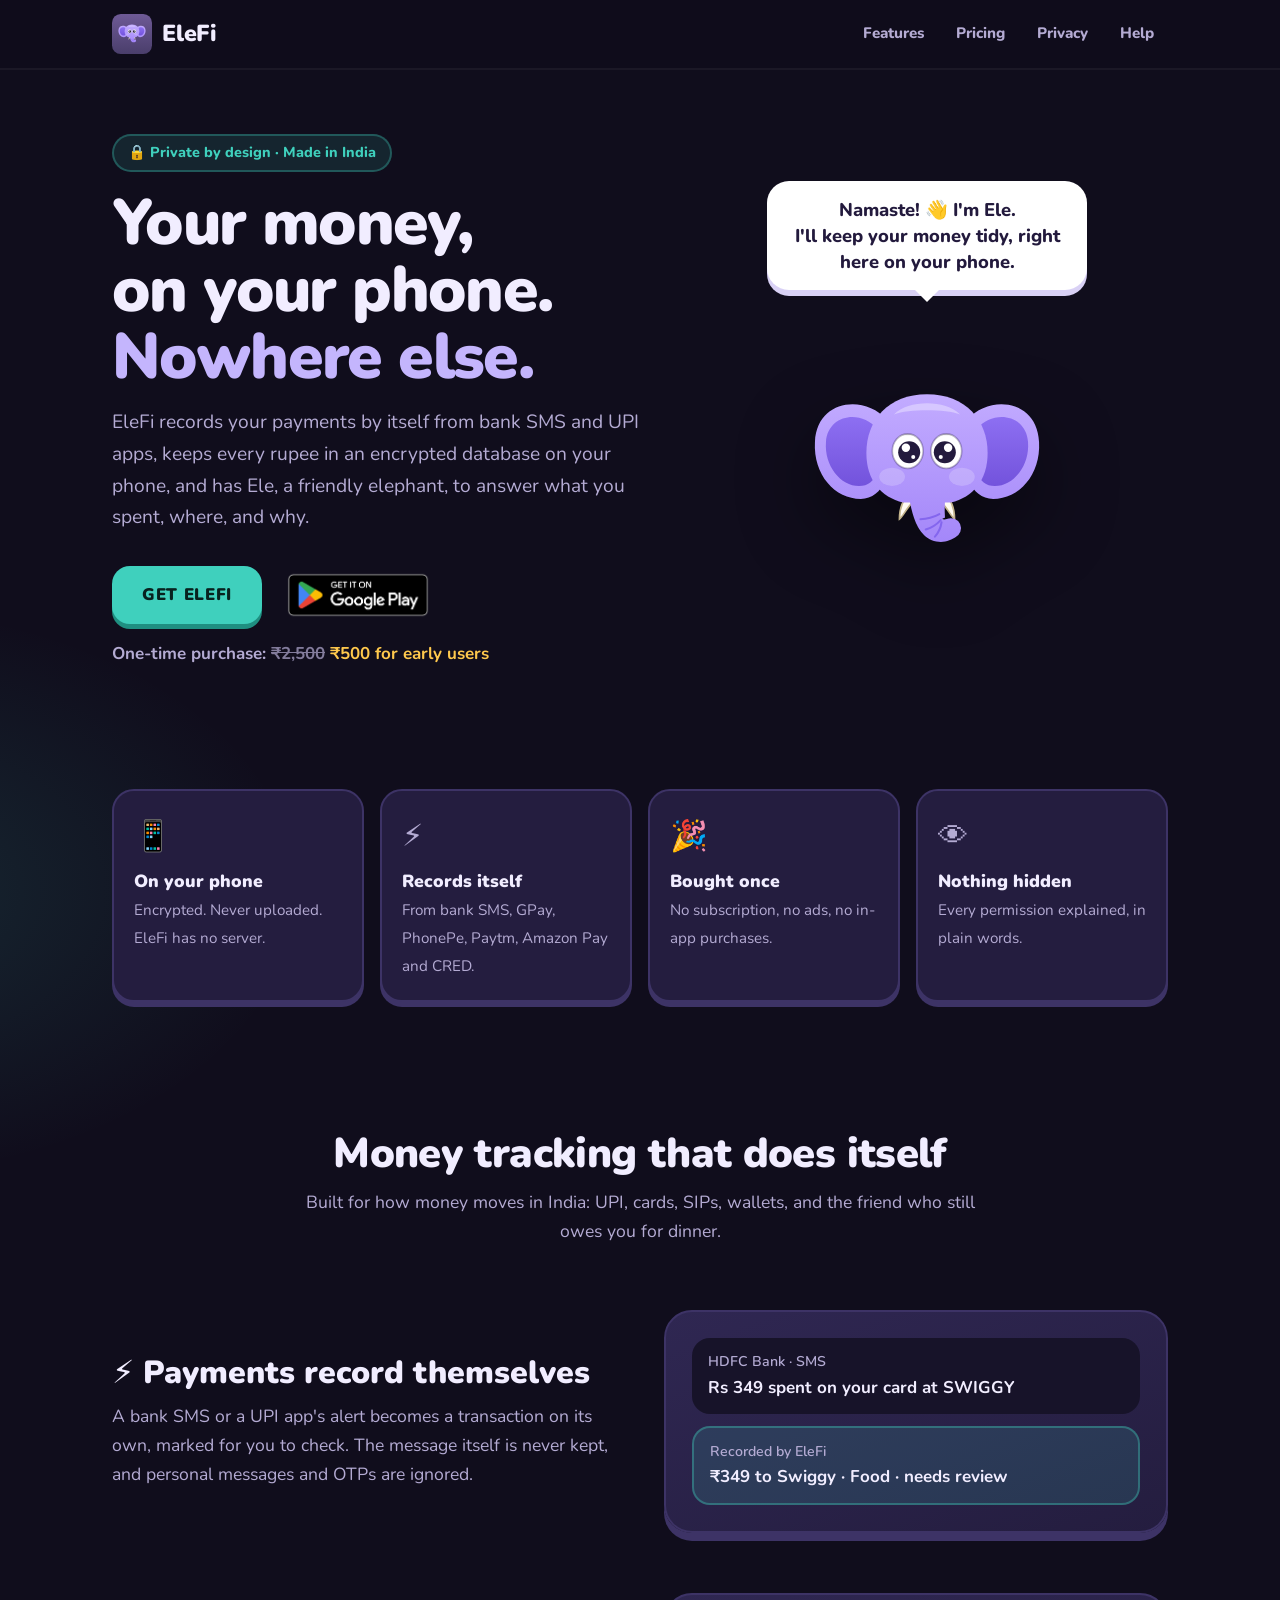
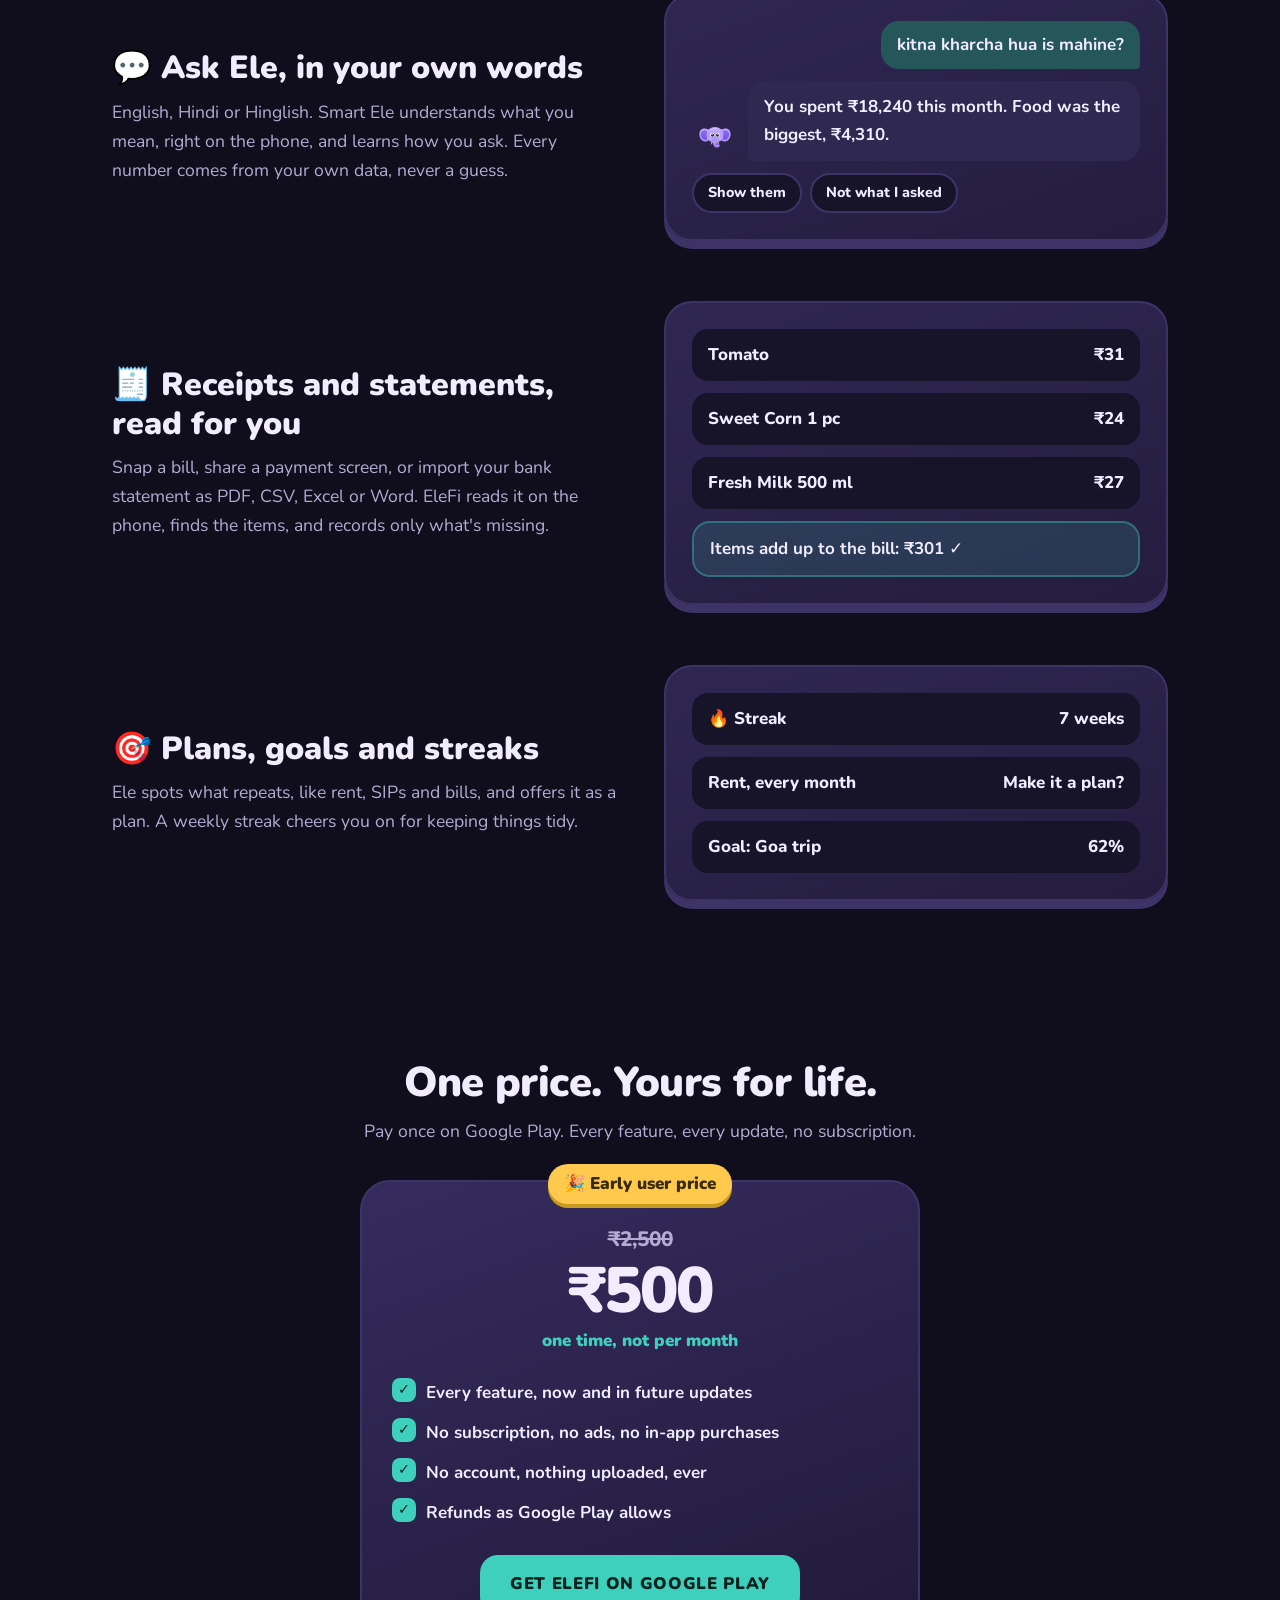
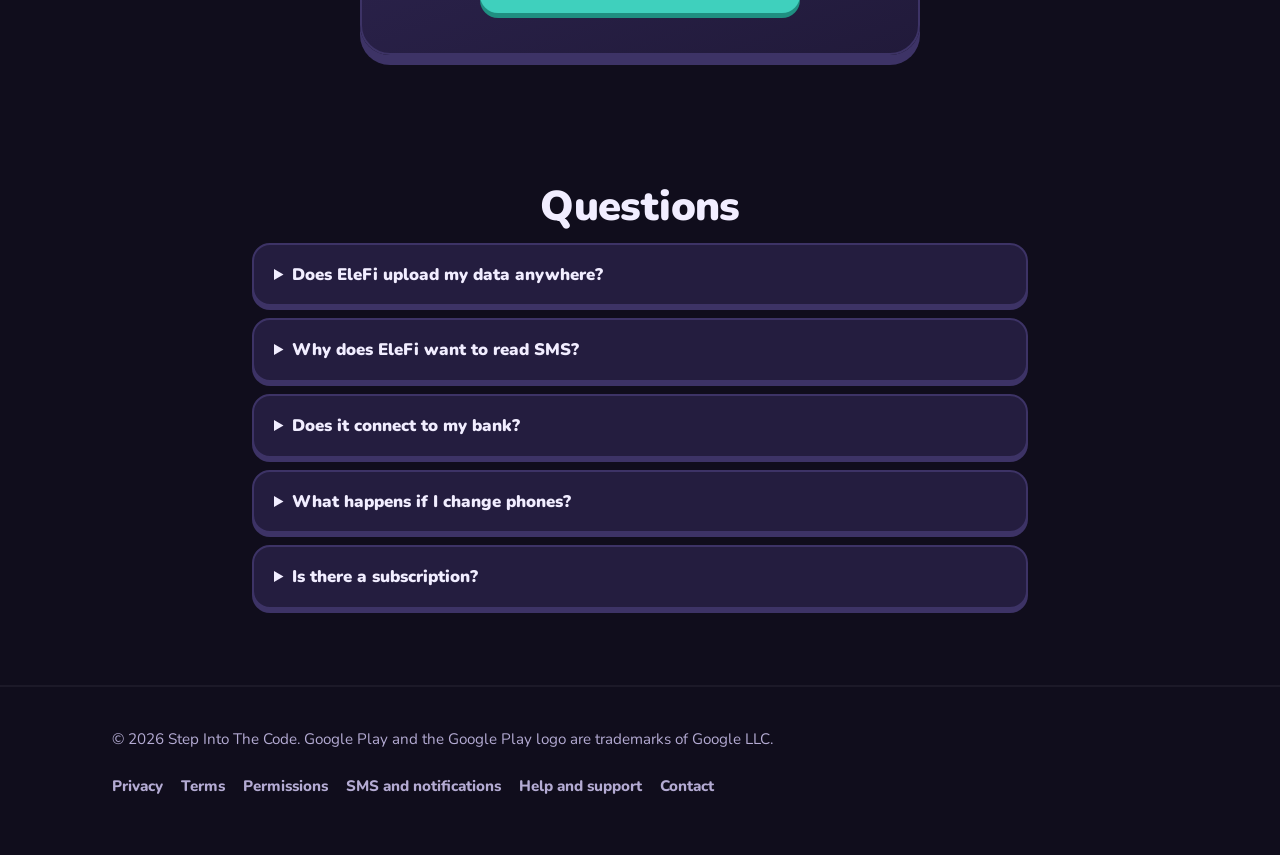
==== index.html @ f684049c "EleFi's website: home, privacy, terms, permissions, SMS, help and contact Co-Authored-By: Claude Opu" ====
<!doctype html>
<html lang="en">
<head>
<meta charset="utf-8">
<meta name="viewport" content="width=device-width, initial-scale=1, viewport-fit=cover">
<title>EleFi - your money, on your phone</title>
<meta name="description" content="EleFi is a private money tracker for Android. It records your payments from bank SMS and UPI apps by itself, keeps everything encrypted on your phone, and has Ele to answer your questions. One-time purchase. No subscription, no ads, no account.">
<meta name="theme-color" content="#100d1c">
<meta property="og:title" content="EleFi - your money, on your phone">
<meta property="og:description" content="A private money tracker that records your payments by itself and never sends your data anywhere.">
<link rel="icon" href="assets/icon.svg" type="image/svg+xml">
<link rel="preconnect" href="https://fonts.googleapis.com">
<link rel="preconnect" href="https://fonts.gstatic.com" crossorigin>
<link rel="stylesheet" href="https://fonts.googleapis.com/css2?family=Nunito:wght@600;700;800;900&display=swap">
<link rel="stylesheet" href="assets/site.css">
</head>
<body>

<header class="top">
  <div class="wrap">
    <a class="brand" href="./"><img src="assets/icon.svg" alt="">EleFi</a>
    <nav class="nav" aria-label="Main">
      <a href="#features">Features</a>
      <a href="#pricing">Pricing</a>
      <a href="privacy.html">Privacy</a>
      <a href="support.html">Help</a>
    </nav>
  </div>
</header>

<main>
  <section class="hero">
    <div class="wrap">
      <div>
        <span class="eyebrow">&#128274; Private by design &middot; Made in India</span>
        <h1>Your money,<br>on your phone.<br><span class="soft">Nowhere else.</span></h1>
        <p class="lede">
          EleFi records your payments by itself from bank SMS and UPI apps, keeps every rupee in an
          encrypted database on your phone, and has Ele, a friendly elephant, to answer what you
          spent, where, and why.
        </p>
        <div class="cta">
          <a class="btn btn-teal" href="https://play.google.com/store/apps/details?id=com.stepintothecode.elefi">Get EleFi</a>
          <a class="play-badge" href="https://play.google.com/store/apps/details?id=com.stepintothecode.elefi" aria-label="Get EleFi on Google Play">
            <img src="assets/google-play-badge.png" alt="Get it on Google Play" width="160" height="62">
          </a>
        </div>
        <p class="price-note">One-time purchase: <s>&#8377;2,500</s> <b>&#8377;500 for early users</b></p>
      </div>

      <div class="hello">
        <div class="bubble">Namaste! <span class="wave">&#128075;</span> I'm Ele.<br>I'll keep your money tidy, right here on your phone.</div>
        <img class="ele" src="assets/ele.svg" alt="Ele, EleFi's elephant">
      </div>
    </div>
  </section>

  <section>
    <div class="wrap promise">
      <div><span class="emoji">&#128241;</span><b>On your phone</b><span>Encrypted. Never uploaded. EleFi has no server.</span></div>
      <div><span class="emoji">&#9889;</span><b>Records itself</b><span>From bank SMS, GPay, PhonePe, Paytm, Amazon Pay and CRED.</span></div>
      <div><span class="emoji">&#127881;</span><b>Bought once</b><span>No subscription, no ads, no in-app purchases.</span></div>
      <div><span class="emoji">&#128065;</span><b>Nothing hidden</b><span>Every permission explained, in plain words.</span></div>
    </div>
  </section>

  <section id="features">
    <div class="wrap">
      <div class="center">
        <h2>Money tracking that does itself</h2>
        <p class="sub">Built for how money moves in India: UPI, cards, SIPs, wallets, and the friend who still owes you for dinner.</p>
      </div>

      <div class="feature">
        <div>
          <h3>&#9889; Payments record themselves</h3>
          <p>A bank SMS or a UPI app's alert becomes a transaction on its own, marked for you to check. The message itself is never kept, and personal messages and OTPs are ignored.</p>
        </div>
        <div class="art">
          <div class="msg"><small>HDFC Bank &middot; SMS</small>Rs 349 spent on your card at SWIGGY</div>
          <div class="msg teal"><small>Recorded by EleFi</small>&#8377;349 to Swiggy &middot; Food &middot; needs review</div>
        </div>
      </div>

      <div class="feature flip">
        <div class="art">
          <div class="me">kitna kharcha hua is mahine?</div>
          <div class="ele-says"><img src="assets/ele.svg" alt=""><div class="msg">You spent &#8377;18,240 this month. Food was the biggest, &#8377;4,310.</div></div>
          <div class="chip-row"><span class="chip">Show them</span><span class="chip">Not what I asked</span></div>
        </div>
        <div>
          <h3>&#128172; Ask Ele, in your own words</h3>
          <p>English, Hindi or Hinglish. Smart Ele understands what you mean, right on the phone, and learns how you ask. Every number comes from your own data, never a guess.</p>
        </div>
      </div>

      <div class="feature">
        <div>
          <h3>&#129534; Receipts and statements, read for you</h3>
          <p>Snap a bill, share a payment screen, or import your bank statement as PDF, CSV, Excel or Word. EleFi reads it on the phone, finds the items, and records only what's missing.</p>
        </div>
        <div class="art">
          <div class="stat"><span>Tomato</span><span>&#8377;31</span></div>
          <div class="stat"><span>Sweet Corn 1 pc</span><span>&#8377;24</span></div>
          <div class="stat"><span>Fresh Milk 500 ml</span><span>&#8377;27</span></div>
          <div class="msg teal">Items add up to the bill: &#8377;301 &#10003;</div>
        </div>
      </div>

      <div class="feature flip">
        <div class="art">
          <div class="stat"><span>&#128293; Streak</span><span>7 weeks</span></div>
          <div class="stat"><span>Rent, every month</span><span>Make it a plan?</span></div>
          <div class="stat"><span>Goal: Goa trip</span><span>62%</span></div>
        </div>
        <div>
          <h3>&#127919; Plans, goals and streaks</h3>
          <p>Ele spots what repeats, like rent, SIPs and bills, and offers it as a plan. A weekly streak cheers you on for keeping things tidy.</p>
        </div>
      </div>
    </div>
  </section>

  <section id="pricing">
    <div class="wrap">
      <div class="center">
        <h2>One price. Yours for life.</h2>
        <p class="sub">Pay once on Google Play. Every feature, every update, no subscription.</p>
      </div>
      <div class="price-card">
        <span class="badge">&#127881; Early user price</span>
        <div class="was">&#8377;2,500</div>
        <p class="now">&#8377;500</p>
        <span class="once">one time, not per month</span>
        <ul>
          <li>Every feature, now and in future updates</li>
          <li>No subscription, no ads, no in-app purchases</li>
          <li>No account, nothing uploaded, ever</li>
          <li>Refunds as Google Play allows</li>
        </ul>
        <a class="btn btn-teal" href="https://play.google.com/store/apps/details?id=com.stepintothecode.elefi">Get EleFi on Google Play</a>
      </div>
    </div>
  </section>

  <section>
    <div class="wrap" style="max-width:820px;">
      <h2 class="center">Questions</h2>
      <details><summary>Does EleFi upload my data anywhere?</summary><p>No. EleFi has no server and no account. Your data lives in an encrypted database on your phone. It leaves only when you export a backup file yourself. See the <a href="privacy.html">privacy policy</a>.</p></details>
      <details><summary>Why does EleFi want to read SMS?</summary><p>To record your payments by themselves from your bank's alerts. Only payment alerts are used, on the phone; the message itself is never stored, and OTPs and personal messages are ignored. It's off until you turn it on. See <a href="sms.html">SMS and notifications</a>.</p></details>
      <details><summary>Does it connect to my bank?</summary><p>No. EleFi never asks for bank logins. It reads the alerts and statements you already get.</p></details>
      <details><summary>What happens if I change phones?</summary><p>Export a backup from Settings, Backup and Restore, and restore it on the new phone. The file holds everything.</p></details>
      <details><summary>Is there a subscription?</summary><p>No. You pay once on Google Play and every feature is yours, including future updates.</p></details>
    </div>
  </section>
</main>

<footer>
  <div class="wrap">
    <span>&copy; 2026 Step Into The Code. Google Play and the Google Play logo are trademarks of Google LLC.</span>
    <nav aria-label="Footer">
      <a href="privacy.html">Privacy</a>
      <a href="terms.html">Terms</a>
      <a href="permissions.html">Permissions</a>
      <a href="sms.html">SMS and notifications</a>
      <a href="support.html">Help and support</a>
      <a href="contact.html">Contact</a>
    </nav>
  </div>
</footer>

</body>
</html>
---- assets/site.css ----
/* EleFi's website: the app's dark plum and lagoon teal, with Ele front and centre.
   Friendly like a learning app: one bold rounded face, chunky buttons that press down,
   big type, lots of room. */
:root {
  --bg: #100d1c;
  --bg-2: #171329;
  --plum: #241d3f;
  --plum-2: #2f2752;
  --plum-line: #3d3366;
  --text: #f1edff;
  --dim: #b4abd3;
  --lilac: #c4b5fd;
  --lilac-deep: #8b6cf0;
  --lilac-shadow: #5b43b8;
  --teal: #3fd0bd;
  --teal-shadow: #1f8f81;
  --sun: #ffc94d;
  --coral: #ff8a7a;
  --radius: 22px;
  --wrap: 1100px;
  color-scheme: dark;
}

* { box-sizing: border-box; }
html { scroll-behavior: smooth; }

body {
  margin: 0;
  background:
    radial-gradient(900px 520px at 80% -8%, rgba(139, 108, 240, 0.28), transparent 62%),
    radial-gradient(760px 480px at -12% 22%, rgba(63, 208, 189, 0.14), transparent 60%),
    var(--bg);
  color: var(--text);
  font: 17px/1.65 "Nunito", system-ui, -apple-system, "Segoe UI", Roboto, sans-serif;
  -webkit-font-smoothing: antialiased;
}

h1, h2, h3, .brand, .btn, .nav a { font-family: "Nunito", system-ui, sans-serif; }
a { color: var(--lilac); text-underline-offset: 3px; }
a:hover { color: #e3dbff; }
img { max-width: 100%; height: auto; }
.wrap { max-width: var(--wrap); margin: 0 auto; padding: 0 22px; }

/* Header */
.top { position: sticky; top: 0; z-index: 10; backdrop-filter: blur(14px); background: rgba(16, 13, 28, 0.78); border-bottom: 2px solid rgba(255, 255, 255, 0.05); }
.top .wrap { display: flex; align-items: center; justify-content: space-between; gap: 14px; min-height: 68px; }
.brand { display: flex; align-items: center; gap: 10px; color: var(--text); text-decoration: none; font-weight: 900; font-size: 1.45rem; letter-spacing: -0.01em; }
.brand img { width: 40px; height: 40px; }
.nav { display: flex; gap: 4px; flex-wrap: wrap; justify-content: flex-end; align-items: center; }
.nav a { color: var(--dim); text-decoration: none; padding: 8px 14px; border-radius: 14px; font-weight: 800; font-size: 0.95rem; }
.nav a:hover, .nav a[aria-current="page"] { color: var(--text); background: var(--plum); }

/* Chunky buttons that press down */
.btn {
  display: inline-flex; align-items: center; justify-content: center; gap: 10px;
  font-weight: 900; font-size: 1.05rem; letter-spacing: 0.04em; text-transform: uppercase; text-decoration: none;
  padding: 15px 30px; border-radius: 18px; border: 0; cursor: pointer;
  transition: transform 80ms ease, box-shadow 80ms ease, filter 120ms ease;
}
.btn:active { transform: translateY(4px); }
.btn-teal { background: var(--teal); color: #08221f; box-shadow: 0 5px 0 var(--teal-shadow); }
.btn-teal:active { box-shadow: 0 1px 0 var(--teal-shadow); }
.btn-lilac { background: var(--lilac-deep); color: #fff; box-shadow: 0 5px 0 var(--lilac-shadow); }
.btn-lilac:active { box-shadow: 0 1px 0 var(--lilac-shadow); }
.btn-ghost { background: transparent; color: var(--lilac); border: 2px solid var(--plum-line); box-shadow: 0 4px 0 var(--plum-line); }
.btn:hover { filter: brightness(1.06); color: inherit; }
.btn-teal:hover { color: #08221f; }
.btn-lilac:hover { color: #fff; }

/* Hero: Ele says hello */
.hero { padding: 64px 0 40px; }
.hero .wrap { display: grid; grid-template-columns: 1.05fr 0.95fr; gap: 40px; align-items: center; }
.hello { display: flex; flex-direction: column; align-items: center; position: relative; }
.hello .ele { width: min(330px, 70vw); filter: drop-shadow(0 30px 40px rgba(0, 0, 0, 0.45)); animation: bob 3.2s ease-in-out infinite; }
.bubble {
  position: relative; background: #fff; color: #231a3d; font-weight: 800; font-size: 1.15rem; line-height: 1.4;
  padding: 16px 22px; border-radius: 22px; margin-bottom: 18px; max-width: 320px; text-align: center;
  box-shadow: 0 6px 0 #d9d1f5; animation: pop 600ms cubic-bezier(0.2, 1.4, 0.4, 1) both;
}
.bubble::after { content: ""; position: absolute; bottom: -12px; left: 50%; margin-left: -12px; border: 12px solid transparent; border-top-color: #fff; border-bottom: 0; }
.bubble .wave { display: inline-block; animation: wave 1.6s ease-in-out 600ms 2; transform-origin: 70% 70%; }
@keyframes bob { 0%, 100% { transform: translateY(0); } 50% { transform: translateY(-12px); } }
@keyframes pop { from { transform: scale(0.6); opacity: 0; } to { transform: scale(1); opacity: 1; } }
@keyframes wave { 0%, 100% { transform: rotate(0); } 20%, 60% { transform: rotate(18deg); } 40%, 80% { transform: rotate(-10deg); } }

.eyebrow { display: inline-flex; gap: 8px; align-items: center; color: var(--teal); background: rgba(63, 208, 189, 0.12); border: 2px solid rgba(63, 208, 189, 0.3); padding: 5px 14px; border-radius: 999px; font-size: 0.9rem; font-weight: 800; }
h1 { font-size: clamp(2.4rem, 5.4vw, 4rem); line-height: 1.05; margin: 18px 0 16px; letter-spacing: -0.025em; font-weight: 900; }
h1 .soft { color: var(--lilac); }
.lede { font-size: 1.2rem; color: var(--dim); max-width: 33em; margin: 0 0 30px; }
.cta { display: flex; align-items: center; gap: 16px; flex-wrap: wrap; }
.play-badge img { height: 62px; width: auto; display: block; }
.price-note { color: var(--dim); font-weight: 700; margin-top: 14px; }
.price-note s { opacity: 0.7; }
.price-note b { color: var(--sun); }

/* Sections */
section { padding: 64px 0; }
h2 { font-size: clamp(1.8rem, 3.4vw, 2.6rem); margin: 0 0 10px; letter-spacing: -0.015em; font-weight: 900; line-height: 1.15; }
.sub { color: var(--dim); margin: 0 0 34px; max-width: 40em; font-size: 1.1rem; }
.center { text-align: center; }
.center .sub { margin-left: auto; margin-right: auto; }

/* Promise strip: four big friendly facts */
.promise { display: grid; grid-template-columns: repeat(4, 1fr); gap: 16px; }
.promise div { background: var(--plum); border: 2px solid var(--plum-line); border-radius: var(--radius); padding: 20px; box-shadow: 0 5px 0 var(--plum-line); }
.promise .emoji { font-size: 1.9rem; display: block; margin-bottom: 6px; }
.promise b { display: block; font-size: 1.1rem; font-weight: 900; }
.promise span { color: var(--dim); font-size: 0.95rem; }

/* Feature rows, alternating, each with a big illustration */
.feature { display: grid; grid-template-columns: 1fr 1fr; gap: 48px; align-items: center; padding: 30px 0; }
.feature.flip .art { order: 2; }
.feature h3 { font-size: clamp(1.5rem, 2.6vw, 2rem); margin: 0 0 10px; font-weight: 900; line-height: 1.2; }
.feature p { color: var(--dim); font-size: 1.1rem; margin: 0; }
.art { border-radius: 28px; padding: 26px; background: linear-gradient(160deg, var(--plum-2), var(--plum)); border: 2px solid var(--plum-line); box-shadow: 0 8px 0 var(--plum-line); display: grid; gap: 12px; }
.chip-row { display: flex; flex-wrap: wrap; gap: 8px; }
.chip { background: var(--bg-2); border: 2px solid var(--plum-line); border-radius: 999px; padding: 6px 14px; font-weight: 800; font-size: 0.9rem; }
.msg { background: var(--bg-2); border-radius: 18px; padding: 12px 16px; font-weight: 700; }
.msg small { display: block; color: var(--dim); font-weight: 600; }
.msg.teal { background: rgba(63, 208, 189, 0.14); border: 2px solid rgba(63, 208, 189, 0.35); }
.me { align-self: end; justify-self: end; background: #25575a; border-radius: 18px 18px 4px 18px; padding: 10px 16px; font-weight: 700; }
.ele-says { display: flex; gap: 10px; align-items: flex-end; }
.ele-says img { width: 46px; height: 46px; }
.ele-says .msg { border-radius: 18px 18px 18px 4px; background: #2f2850; }
.stat { display: flex; justify-content: space-between; align-items: center; background: var(--bg-2); border-radius: 16px; padding: 12px 16px; font-weight: 800; }
.stat .bar { height: 10px; border-radius: 6px; background: var(--teal); }

/* Pricing */
.price-card { max-width: 560px; margin: 0 auto; text-align: center; padding: 40px 30px; border-radius: 30px; background: linear-gradient(160deg, #352b5e, #211a3a); border: 2px solid var(--plum-line); box-shadow: 0 10px 0 var(--plum-line); position: relative; }
.price-card .badge { position: absolute; top: -18px; left: 50%; transform: translateX(-50%); background: var(--sun); color: #3a2a00; font-weight: 900; padding: 6px 16px; border-radius: 999px; box-shadow: 0 4px 0 #c99a1e; white-space: nowrap; }
.price-card .was { color: var(--dim); text-decoration: line-through; font-size: 1.3rem; font-weight: 800; }
.price-card .now { font-size: 4rem; font-weight: 900; letter-spacing: -0.03em; margin: 0; line-height: 1.1; }
.price-card .once { color: var(--teal); font-weight: 900; }
.price-card ul { list-style: none; padding: 0; margin: 24px 0 28px; text-align: left; display: grid; gap: 12px; }
.price-card li { padding-left: 34px; position: relative; font-weight: 700; }
.price-card li::before { content: "\2713"; position: absolute; left: 0; top: -1px; width: 24px; height: 24px; border-radius: 8px; background: var(--teal); color: #08221f; font-weight: 900; display: grid; place-items: center; font-size: 0.9rem; }

/* FAQ */
details { background: var(--plum); border: 2px solid var(--plum-line); border-radius: 18px; padding: 16px 20px; margin: 12px 0; box-shadow: 0 4px 0 var(--plum-line); }
summary { cursor: pointer; font-weight: 900; font-size: 1.05rem; }
details p { margin: 10px 0 0; color: var(--dim); }

/* Documents: privacy, terms, permissions */
.doc { max-width: 800px; margin: 0 auto; padding: 48px 22px 80px; }
.doc .head { display: flex; align-items: center; gap: 18px; }
.doc .head img { width: 84px; height: 84px; }
.doc h1 { font-size: clamp(2.1rem, 4.4vw, 3rem); margin: 6px 0; }
.doc .updated { color: var(--dim); margin: 0; font-weight: 700; }
.doc h2 { font-size: 1.55rem; margin: 44px 0 10px; }
.doc h3 { font-size: 1.15rem; margin: 26px 0 6px; font-weight: 900; }
.doc p, .doc li { color: #ddd6f5; }
.doc li { margin: 6px 0; }
.summary { background: var(--plum); border: 2px solid var(--plum-line); border-radius: var(--radius); padding: 20px 24px; box-shadow: 0 5px 0 var(--plum-line); margin-top: 26px; }
.summary ul { margin: 8px 0 0; padding-left: 20px; }
.doc table { width: 100%; border-collapse: separate; border-spacing: 0; margin: 16px 0; font-size: 0.97rem; background: var(--plum); border: 2px solid var(--plum-line); border-radius: 18px; overflow: hidden; }
.doc th, .doc td { text-align: left; vertical-align: top; padding: 14px; border-bottom: 1px solid var(--plum-line); }
.doc tr:last-child td { border-bottom: 0; }
.doc th { color: var(--dim); font-weight: 900; background: var(--plum-2); }
.doc code { background: var(--bg-2); padding: 2px 7px; border-radius: 7px; font-size: 0.88em; color: var(--lilac); }
.callout { border: 2px solid rgba(63, 208, 189, 0.35); background: rgba(63, 208, 189, 0.08); padding: 16px 20px; border-radius: 18px; margin: 18px 0; }

/* Footer */
footer { border-top: 2px solid rgba(255, 255, 255, 0.05); padding: 40px 0 56px; color: var(--dim); font-size: 0.95rem; }
footer .wrap { display: flex; justify-content: space-between; gap: 22px; flex-wrap: wrap; align-items: center; }
footer nav { display: flex; gap: 18px; flex-wrap: wrap; }
footer a { color: var(--dim); text-decoration: none; font-weight: 800; }
footer a:hover { color: var(--text); }

@media (prefers-reduced-motion: reduce) {
  .hello .ele, .bubble, .bubble .wave { animation: none; }
}

@media (max-width: 900px) {
  .hero .wrap, .feature { grid-template-columns: 1fr; }
  .hello { order: -1; }
  .feature.flip .art { order: 0; }
  .promise { grid-template-columns: 1fr 1fr; }
}

@media (max-width: 560px) {
  body { font-size: 16px; }
  .top .wrap { flex-direction: column; align-items: flex-start; padding-top: 10px; padding-bottom: 10px; gap: 4px; }
  .nav a { padding: 6px 9px; font-size: 0.88rem; }
  .promise { grid-template-columns: 1fr; }
  .btn { width: 100%; }
  .doc table, .doc thead, .doc tbody, .doc tr, .doc td, .doc th { display: block; }
  .doc thead { display: none; }
  .doc td { border-bottom: 0; padding: 4px 14px; }
  .doc tr { border-bottom: 1px solid var(--plum-line); padding: 10px 0; }
}

/* Contact form */
.contact-form { display: grid; gap: 8px; background: var(--plum); border: 2px solid var(--plum-line); border-radius: var(--radius); padding: 24px; box-shadow: 0 6px 0 var(--plum-line); margin-top: 26px; }
.contact-form label { font-weight: 900; margin-top: 8px; }
.contact-form input, .contact-form select, .contact-form textarea { font: inherit; color: var(--text); background: var(--bg-2); border: 2px solid var(--plum-line); border-radius: 14px; padding: 12px 14px; }
.contact-form input:focus, .contact-form select:focus, .contact-form textarea:focus { outline: none; border-color: var(--teal); }
.contact-form .btn { margin-top: 10px; justify-self: start; }
.hint { color: var(--dim); font-size: 0.93rem; margin: 2px 0; }
.problem { color: var(--coral); font-weight: 800; margin: 0; }
.muted { color: var(--dim); font-weight: 600; }
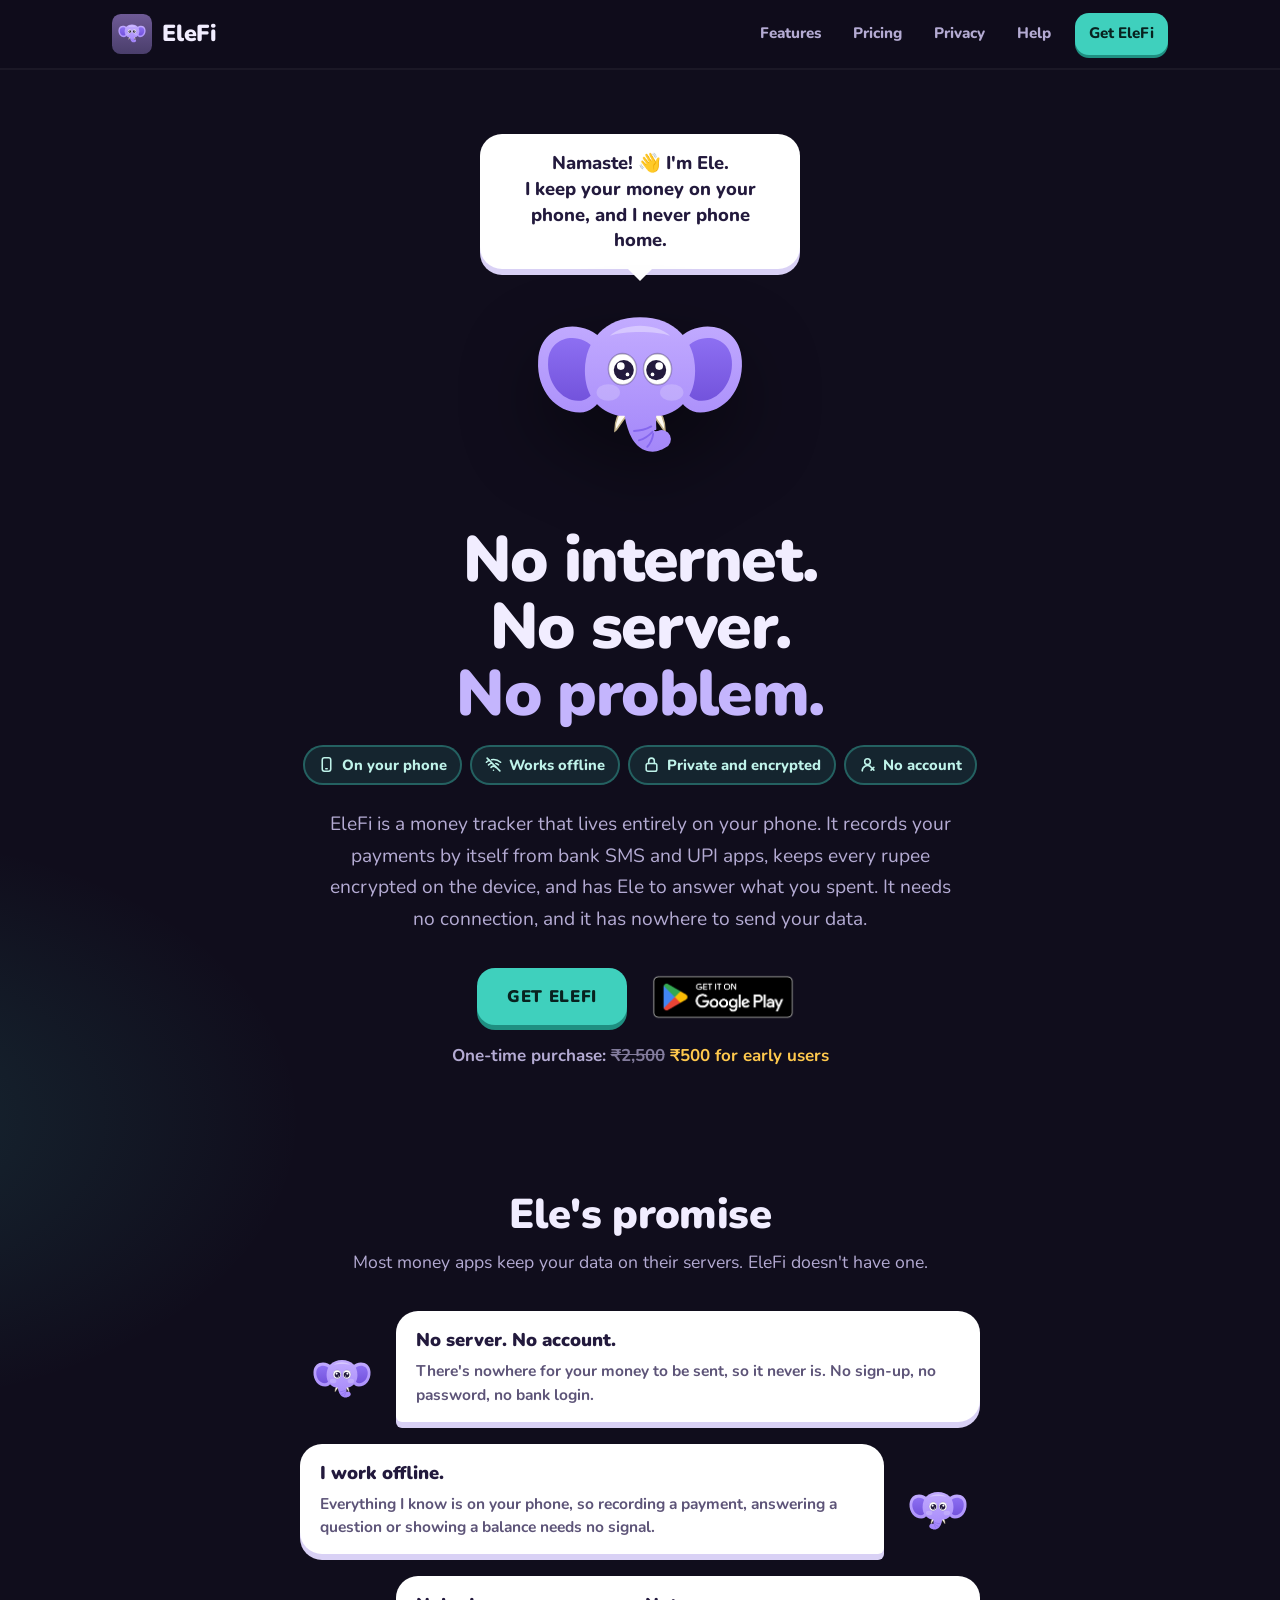
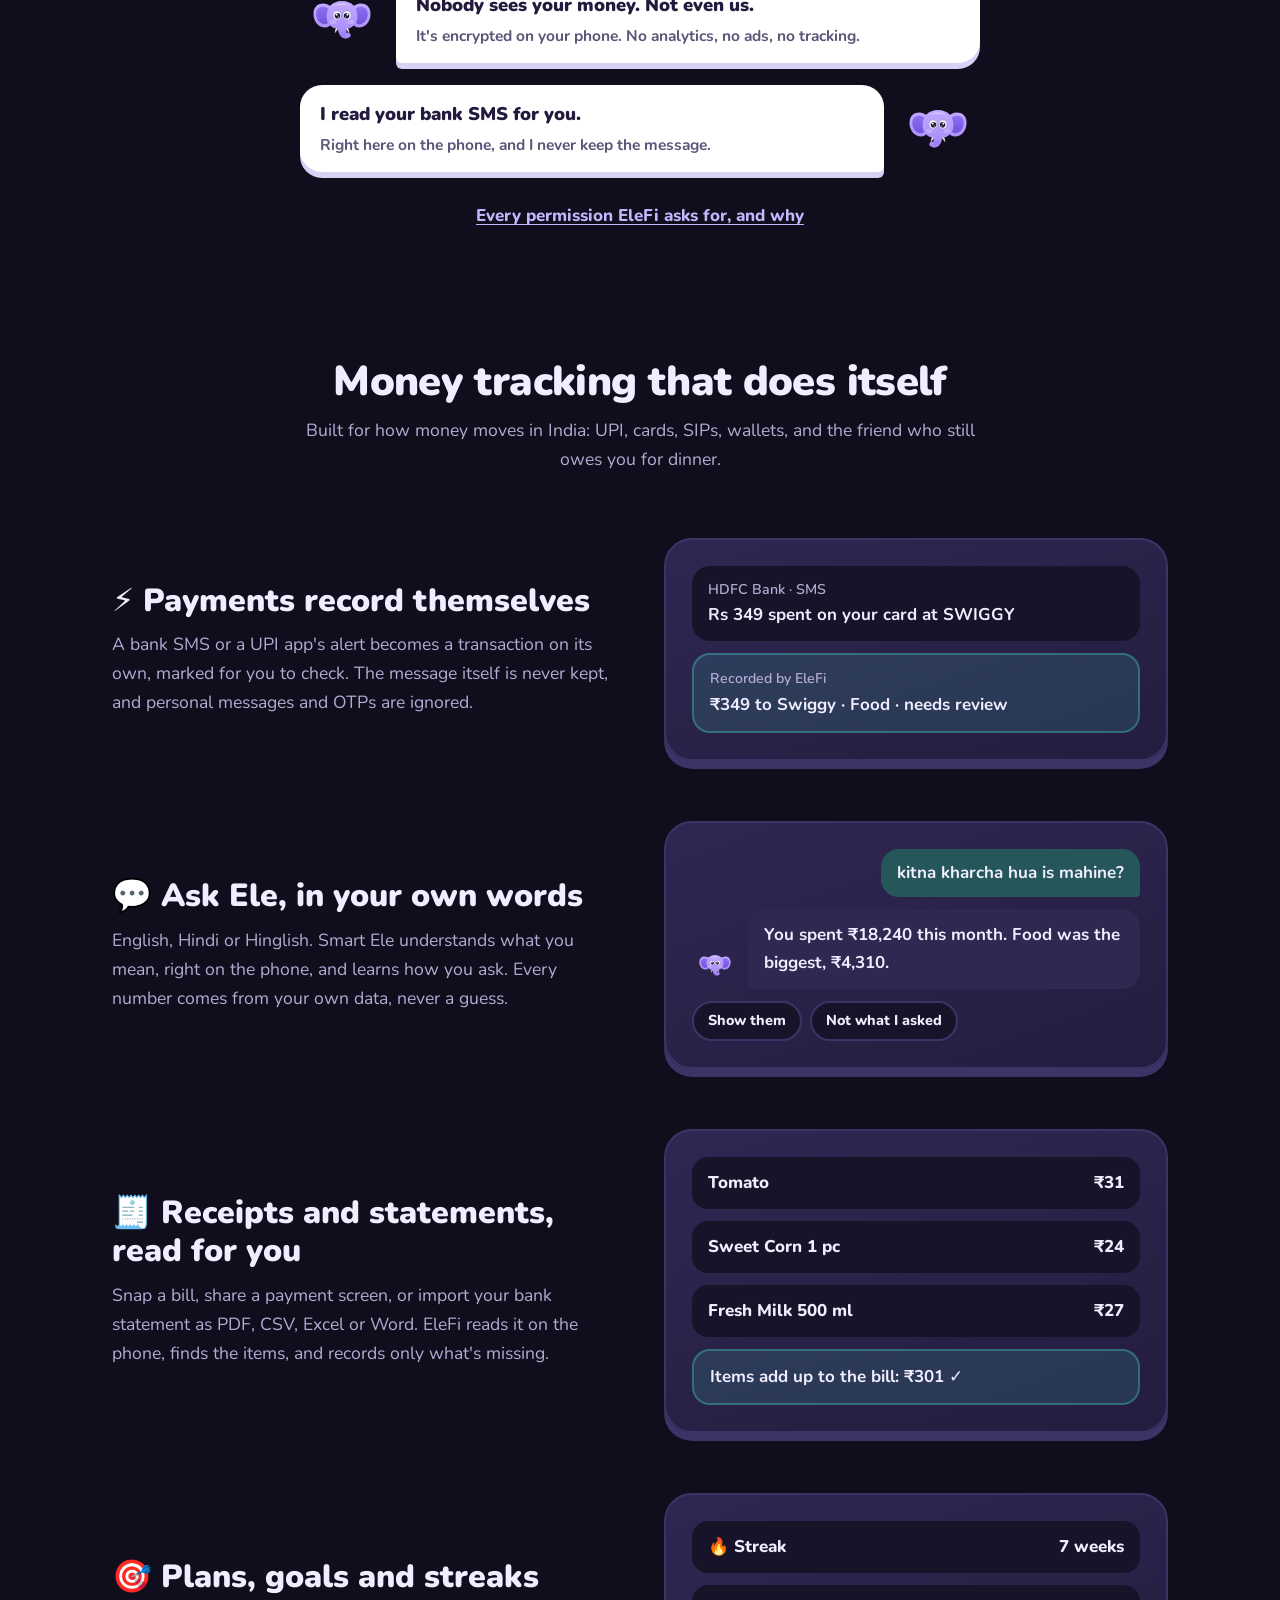
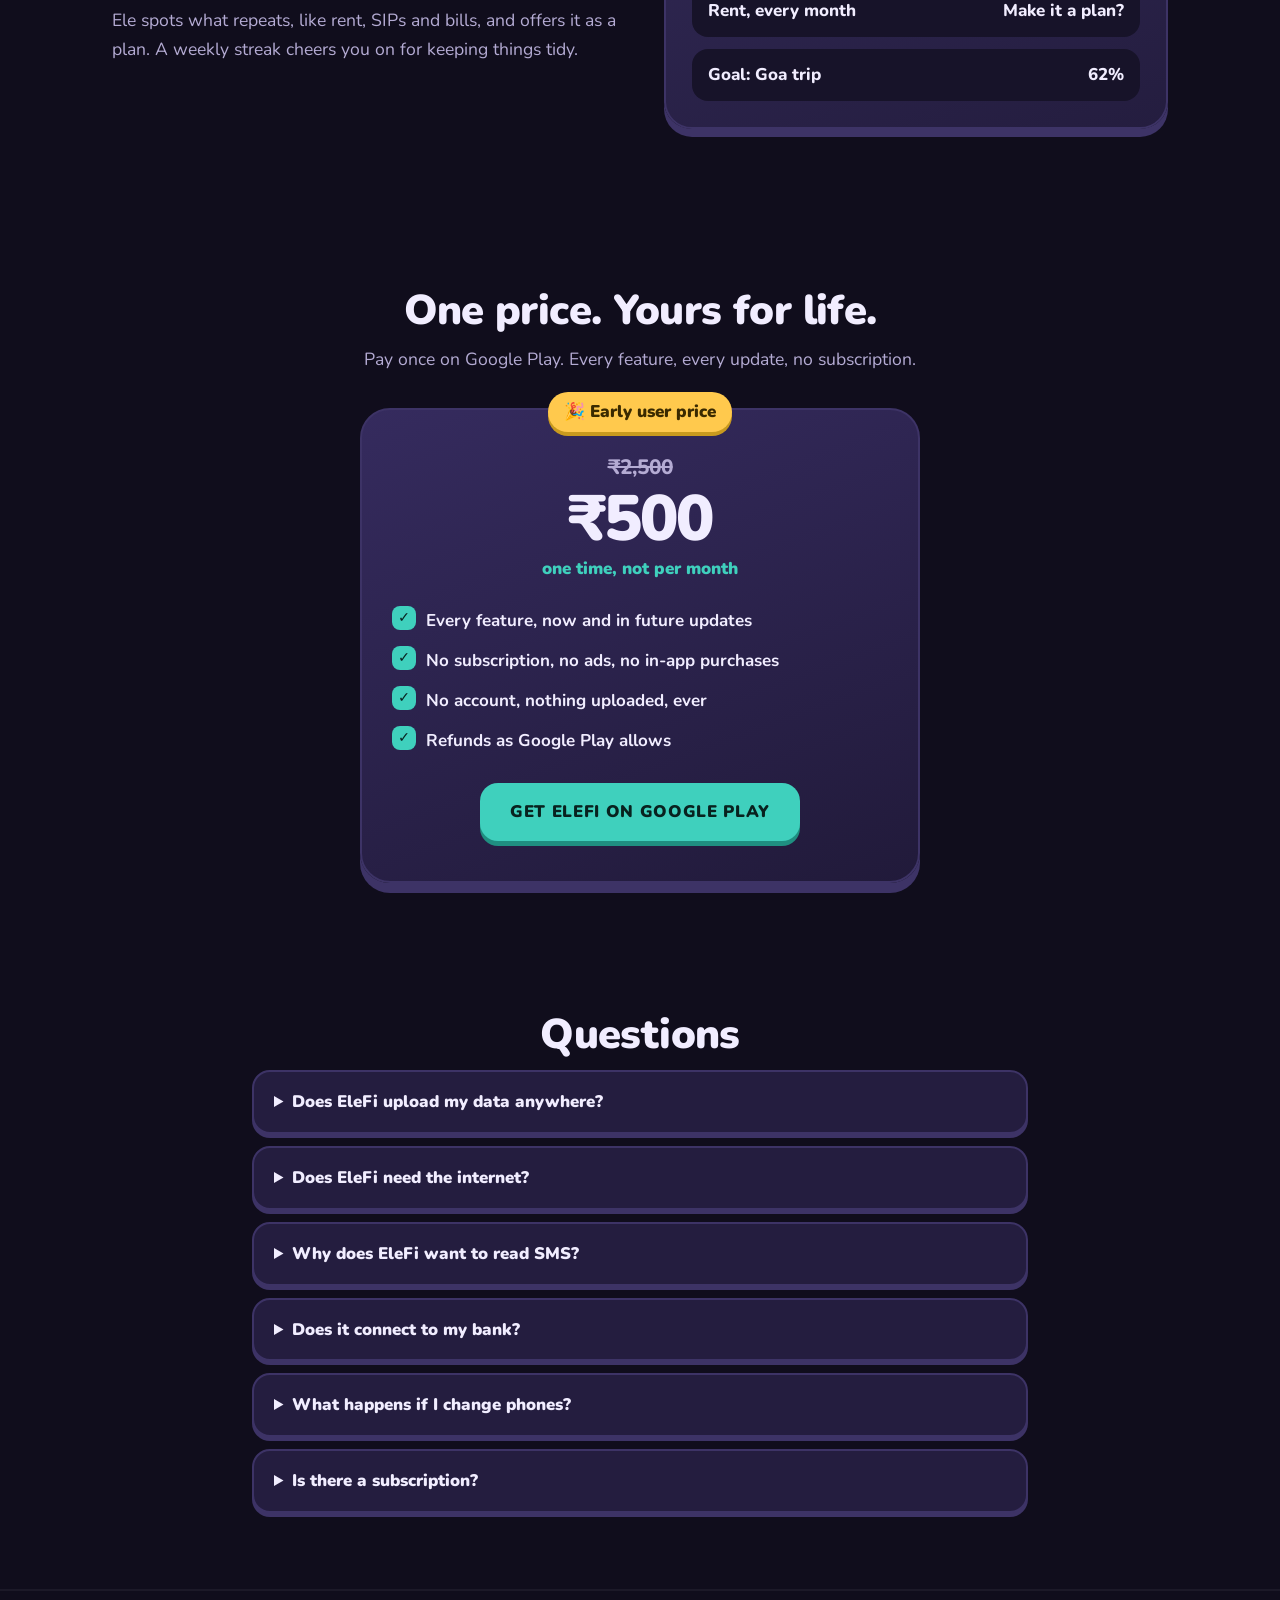
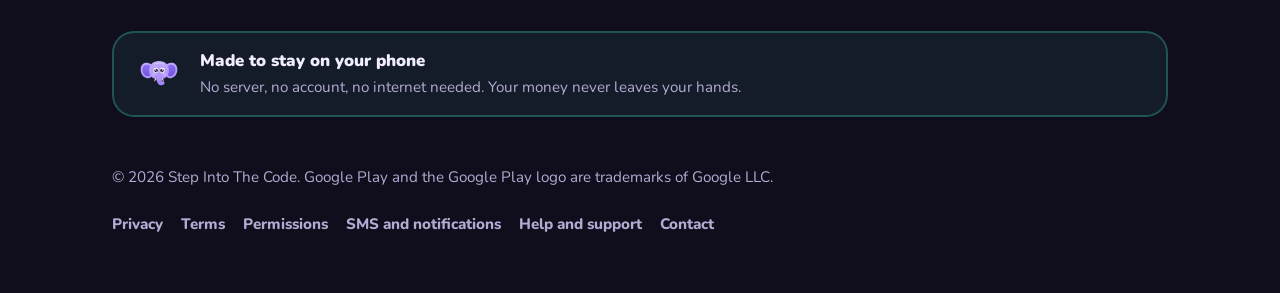
==== commit 3079416b: "Website: fits every phone, and says what EleFi is: on the phone, offline, no server - Home leads wit" ====
--- a/index.html
+++ b/index.html
@@ -3,11 +3,11 @@
 <head>
 <meta charset="utf-8">
 <meta name="viewport" content="width=device-width, initial-scale=1, viewport-fit=cover">
-<title>EleFi - your money, on your phone</title>
-<meta name="description" content="EleFi is a private money tracker for Android. It records your payments from bank SMS and UPI apps by itself, keeps everything encrypted on your phone, and has Ele to answer your questions. One-time purchase. No subscription, no ads, no account.">
+<title>EleFi - the money app that never leaves your phone</title>
+<meta name="description" content="EleFi is a private, offline money tracker for Android. No server, no account, no internet needed. It records your payments from bank SMS and UPI apps by itself, keeps everything encrypted on your phone, and has Ele to answer your questions. One-time purchase. No subscription, no ads.">
 <meta name="theme-color" content="#100d1c">
-<meta property="og:title" content="EleFi - your money, on your phone">
-<meta property="og:description" content="A private money tracker that records your payments by itself and never sends your data anywhere.">
+<meta property="og:title" content="EleFi - the money app that never leaves your phone">
+<meta property="og:description" content="No internet. No server. No problem. A private money tracker that lives on your phone, records your payments by itself and never sends your data anywhere.">
 <link rel="icon" href="assets/icon.svg" type="image/svg+xml">
 <link rel="preconnect" href="https://fonts.googleapis.com">
 <link rel="preconnect" href="https://fonts.gstatic.com" crossorigin>
@@ -24,20 +24,31 @@
       <a href="#pricing">Pricing</a>
       <a href="privacy.html">Privacy</a>
       <a href="support.html">Help</a>
+      <a class="get" href="https://play.google.com/store/apps/details?id=com.stepintothecode.elefi">Get EleFi</a>
     </nav>
   </div>
 </header>
 
 <main>
-  <section class="hero">
+  <section class="hero hero-center">
     <div class="wrap">
+      <div class="hello">
+        <div class="bubble">Namaste! <span class="wave">&#128075;</span> I'm Ele.<br>I keep your money on your phone, and I never phone home.</div>
+        <img class="ele" src="assets/ele.svg" alt="Ele, EleFi's elephant">
+      </div>
+
       <div>
-        <span class="eyebrow">&#128274; Private by design &middot; Made in India</span>
-        <h1>Your money,<br>on your phone.<br><span class="soft">Nowhere else.</span></h1>
+        <h1>No internet.<br>No server.<br><span class="soft">No problem.</span></h1>
+        <ul class="trust" aria-label="What EleFi promises">
+          <li><svg viewBox="0 0 24 24" fill="none" stroke="currentColor" stroke-width="2.2" stroke-linecap="round" stroke-linejoin="round" aria-hidden="true"><rect x="6" y="2.5" width="12" height="19" rx="3"/><path d="M11 18h2"/></svg>On your phone</li>
+          <li><svg viewBox="0 0 24 24" fill="none" stroke="currentColor" stroke-width="2.2" stroke-linecap="round" stroke-linejoin="round" aria-hidden="true"><path d="M2 8.8a15 15 0 0 1 4.2-2.6M9.3 5.2A15 15 0 0 1 22 8.8M5 12.5a10 10 0 0 1 4-2.2M15.3 10.6A10 10 0 0 1 19 12.5M8.5 16a5 5 0 0 1 7 0"/><path d="M12 20h.01"/><path d="M3 3l18 18"/></svg>Works offline</li>
+          <li><svg viewBox="0 0 24 24" fill="none" stroke="currentColor" stroke-width="2.2" stroke-linecap="round" stroke-linejoin="round" aria-hidden="true"><rect x="4.5" y="10.5" width="15" height="11" rx="2.5"/><path d="M8 10.5V7a4 4 0 0 1 8 0v3.5"/></svg>Private and encrypted</li>
+          <li><svg viewBox="0 0 24 24" fill="none" stroke="currentColor" stroke-width="2.2" stroke-linecap="round" stroke-linejoin="round" aria-hidden="true"><circle cx="12" cy="8" r="4"/><path d="M4.5 21a7.5 7.5 0 0 1 11.7-6.2"/><path d="M17 16l4 4M21 16l-4 4"/></svg>No account</li>
+        </ul>
         <p class="lede">
-          EleFi records your payments by itself from bank SMS and UPI apps, keeps every rupee in an
-          encrypted database on your phone, and has Ele, a friendly elephant, to answer what you
-          spent, where, and why.
+          EleFi is a money tracker that lives entirely on your phone. It records your payments by
+          itself from bank SMS and UPI apps, keeps every rupee encrypted on the device, and has Ele
+          to answer what you spent. It needs no connection, and it has nowhere to send your data.
         </p>
         <div class="cta">
           <a class="btn btn-teal" href="https://play.google.com/store/apps/details?id=com.stepintothecode.elefi">Get EleFi</a>
@@ -47,20 +58,22 @@
         </div>
         <p class="price-note">One-time purchase: <s>&#8377;2,500</s> <b>&#8377;500 for early users</b></p>
       </div>
-
-      <div class="hello">
-        <div class="bubble">Namaste! <span class="wave">&#128075;</span> I'm Ele.<br>I'll keep your money tidy, right here on your phone.</div>
-        <img class="ele" src="assets/ele.svg" alt="Ele, EleFi's elephant">
-      </div>
     </div>
   </section>
 
-  <section>
-    <div class="wrap promise">
-      <div><span class="emoji">&#128241;</span><b>On your phone</b><span>Encrypted. Never uploaded. EleFi has no server.</span></div>
-      <div><span class="emoji">&#9889;</span><b>Records itself</b><span>From bank SMS, GPay, PhonePe, Paytm, Amazon Pay and CRED.</span></div>
-      <div><span class="emoji">&#127881;</span><b>Bought once</b><span>No subscription, no ads, no in-app purchases.</span></div>
-      <div><span class="emoji">&#128065;</span><b>Nothing hidden</b><span>Every permission explained, in plain words.</span></div>
+  <section id="promise">
+    <div class="wrap">
+      <div class="center">
+        <h2>Ele's promise</h2>
+        <p class="sub">Most money apps keep your data on their servers. EleFi doesn't have one.</p>
+      </div>
+      <div class="says-list">
+        <div class="says"><img src="assets/ele.svg" alt=""><div class="b">No server. No account.<small>There's nowhere for your money to be sent, so it never is. No sign-up, no password, no bank login.</small></div></div>
+        <div class="says right"><img src="assets/ele.svg" alt=""><div class="b">I work offline.<small>Everything I know is on your phone, so recording a payment, answering a question or showing a balance needs no signal.</small></div></div>
+        <div class="says"><img src="assets/ele.svg" alt=""><div class="b">Nobody sees your money. Not even us.<small>It's encrypted on your phone. No analytics, no ads, no tracking.</small></div></div>
+        <div class="says right"><img src="assets/ele.svg" alt=""><div class="b">I read your bank SMS for you.<small>Right here on the phone, and I never keep the message.</small></div></div>
+      </div>
+      <p class="says-more"><a href="permissions.html">Every permission EleFi asks for, and why</a></p>
     </div>
   </section>
 
@@ -147,6 +160,7 @@
     <div class="wrap" style="max-width:820px;">
       <h2 class="center">Questions</h2>
       <details><summary>Does EleFi upload my data anywhere?</summary><p>No. EleFi has no server and no account. Your data lives in an encrypted database on your phone. It leaves only when you export a backup file yourself. See the <a href="privacy.html">privacy policy</a>.</p></details>
+      <details><summary>Does EleFi need the internet?</summary><p>No. Recording payments, reading receipts and statements, answering your questions and showing balances all work with no connection. The only time EleFi goes online is to download Smart Ele's language model once: a plain download of public files, with nothing about you sent. See <a href="privacy.html">privacy</a>.</p></details>
       <details><summary>Why does EleFi want to read SMS?</summary><p>To record your payments by themselves from your bank's alerts. Only payment alerts are used, on the phone; the message itself is never stored, and OTPs and personal messages are ignored. It's off until you turn it on. See <a href="sms.html">SMS and notifications</a>.</p></details>
       <details><summary>Does it connect to my bank?</summary><p>No. EleFi never asks for bank logins. It reads the alerts and statements you already get.</p></details>
       <details><summary>What happens if I change phones?</summary><p>Export a backup from Settings, Backup and Restore, and restore it on the new phone. The file holds everything.</p></details>
@@ -157,6 +171,7 @@
 
 <footer>
   <div class="wrap">
+    <div class="stays"><img src="assets/ele.svg" alt=""><div><b>Made to stay on your phone</b><span>No server, no account, no internet needed. Your money never leaves your hands.</span></div></div>
     <span>&copy; 2026 Step Into The Code. Google Play and the Google Play logo are trademarks of Google LLC.</span>
     <nav aria-label="Footer">
       <a href="privacy.html">Privacy</a>
--- a/assets/site.css
+++ b/assets/site.css
@@ -22,7 +22,7 @@
 }
 
 * { box-sizing: border-box; }
-html { scroll-behavior: smooth; }
+html { scroll-behavior: smooth; -webkit-text-size-adjust: 100%; }
 
 body {
   margin: 0;
@@ -33,7 +33,10 @@
   color: var(--text);
   font: 17px/1.65 "Nunito", system-ui, -apple-system, "Segoe UI", Roboto, sans-serif;
   -webkit-font-smoothing: antialiased;
-}
+  overflow-wrap: break-word;
+}
+/* Nothing may ever be wider than the phone: a long email address breaks instead. */
+html, body { max-width: 100%; overflow-x: clip; }
 
 h1, h2, h3, .brand, .btn, .nav a { font-family: "Nunito", system-ui, sans-serif; }
 a { color: var(--lilac); text-underline-offset: 3px; }
@@ -49,6 +52,8 @@
 .nav { display: flex; gap: 4px; flex-wrap: wrap; justify-content: flex-end; align-items: center; }
 .nav a { color: var(--dim); text-decoration: none; padding: 8px 14px; border-radius: 14px; font-weight: 800; font-size: 0.95rem; }
 .nav a:hover, .nav a[aria-current="page"] { color: var(--text); background: var(--plum); }
+.nav a.get { background: var(--teal); color: #08221f; box-shadow: 0 3px 0 var(--teal-shadow); margin-left: 6px; }
+.nav a.get:hover { color: #08221f; filter: brightness(1.06); }
 
 /* Chunky buttons that press down */
 .btn {
@@ -92,6 +97,40 @@
 .price-note { color: var(--dim); font-weight: 700; margin-top: 14px; }
 .price-note s { opacity: 0.7; }
 .price-note b { color: var(--sun); }
+
+/* The home hero: Ele first, then the promise, all on one centred line */
+.hero-center .wrap { grid-template-columns: 1fr; gap: 6px; text-align: center; justify-items: center; }
+/* The drawing has room around Ele inside its square; pull the text up to meet her. */
+.hero-center .hello .ele { --ele: min(300px, 68vw); width: var(--ele); margin: calc(var(--ele) * -0.16) 0 calc(var(--ele) * -0.12); }
+.hero-center .lede { margin-left: auto; margin-right: auto; }
+.hero-center .cta, .hero-center .trust { justify-content: center; }
+
+/* Trust chips: on the phone, offline, private */
+.trust { display: flex; flex-wrap: wrap; gap: 8px; margin: 4px 0 24px; padding: 0; list-style: none; }
+.trust svg { width: 17px; height: 17px; flex: none; }
+.trust li { display: inline-flex; gap: 7px; align-items: center; background: rgba(63, 208, 189, 0.12); border: 2px solid rgba(63, 208, 189, 0.35); color: #bff3ea; font-weight: 800; font-size: 0.92rem; padding: 6px 13px; border-radius: 999px; }
+
+/* Ele says it herself: speech bubbles, alternating sides */
+.says-list { max-width: 680px; margin: 0 auto; display: grid; gap: 22px; }
+.says { display: grid; grid-template-columns: 84px minmax(0, 1fr); gap: 12px; align-items: end; }
+.says img { width: 84px; height: 84px; }
+.says .b { background: #fff; color: #231a3d; border-radius: 22px 22px 22px 6px; padding: 16px 20px; font-weight: 900; font-size: 1.15rem; line-height: 1.4; box-shadow: 0 6px 0 #d9d1f5; }
+.says .b small { display: block; color: #5d5478; font-weight: 700; font-size: 0.97rem; margin-top: 6px; line-height: 1.5; }
+.says.right { grid-template-columns: minmax(0, 1fr) 84px; }
+.says.right img { order: 2; transform: scaleX(-1); }
+.says.right .b { border-radius: 22px 22px 6px 22px; }
+.says-more { text-align: center; margin: 30px 0 0; font-weight: 800; }
+
+/* Ele's one line at the top of every other page, pointing up at her */
+.ele-line, .doc .ele-line { position: relative; background: #fff; color: #231a3d; font-weight: 800; font-size: 1.05rem; line-height: 1.45; border-radius: 18px; padding: 14px 18px; margin: 18px 0 6px; box-shadow: 0 5px 0 #d9d1f5; }
+.ele-line::before { content: ""; position: absolute; top: -12px; left: 30px; border: 12px solid transparent; border-bottom-color: #fff; border-top: 0; }
+.ele-line.mid::before, .doc .ele-line.mid::before { left: 50%; margin-left: -12px; }
+
+/* Footer: the promise, on every page */
+.stays { display: flex; align-items: center; gap: 14px; background: rgba(63, 208, 189, 0.08); border: 2px solid rgba(63, 208, 189, 0.3); border-radius: var(--radius); padding: 14px 18px; margin-bottom: 26px; width: 100%; }
+.stays img { width: 54px; height: 54px; flex: none; }
+.stays b { display: block; color: var(--text); font-weight: 900; font-size: 1.05rem; }
+.stays span { color: var(--dim); }
 
 /* Sections */
 section { padding: 64px 0; }
@@ -179,10 +218,37 @@
 
 @media (max-width: 560px) {
   body { font-size: 16px; }
-  .top .wrap { flex-direction: column; align-items: flex-start; padding-top: 10px; padding-bottom: 10px; gap: 4px; }
-  .nav a { padding: 6px 9px; font-size: 0.88rem; }
+  .wrap { padding: 0 16px; }
+  section { padding: 44px 0; }
+  .hero { padding: 26px 0 20px; }
+  /* The header: the name and Get EleFi on one row, the pages on the row below */
+  .top { position: static; }
+  .top .wrap { flex-wrap: wrap; min-height: 0; padding-top: 10px; padding-bottom: 8px; gap: 6px 4px; }
+  .brand { font-size: 1.3rem; }
+  .brand img { width: 34px; height: 34px; }
+  .nav { display: contents; }
+  .nav a { padding: 6px 10px; font-size: 0.9rem; white-space: nowrap; }
+  .nav a:not(.get) { order: 3; }
+  .nav a.get { order: 1; margin-left: auto; }
+  .nav::after { content: ""; order: 2; flex-basis: 100%; }
+  .lede { font-size: 1.08rem; }
+  .says { grid-template-columns: 56px minmax(0, 1fr); gap: 8px; }
+  .says.right { grid-template-columns: minmax(0, 1fr) 56px; }
+  .says img { width: 56px; height: 56px; }
+  .says .b { font-size: 1.05rem; padding: 14px 16px; }
+  .feature { gap: 22px; padding: 18px 0; }
+  .art { padding: 18px; border-radius: 22px; }
+  .stat { gap: 10px; }
+  .stat span:last-child { text-align: right; }
+  .price-card { padding: 34px 18px; }
+  .price-card .now { font-size: 3.2rem; }
+  .doc { padding: 30px 16px 60px; }
+  .doc .head { gap: 12px; }
+  .doc .head img { width: 64px; height: 64px; }
+  .ele-line::before { left: 20px; }
+  .contact-form { padding: 18px 16px; }
   .promise { grid-template-columns: 1fr; }
-  .btn { width: 100%; }
+  .btn { width: 100%; padding: 15px 18px; }
   .doc table, .doc thead, .doc tbody, .doc tr, .doc td, .doc th { display: block; }
   .doc thead { display: none; }
   .doc td { border-bottom: 0; padding: 4px 14px; }
@@ -190,9 +256,10 @@
 }
 
 /* Contact form */
-.contact-form { display: grid; gap: 8px; background: var(--plum); border: 2px solid var(--plum-line); border-radius: var(--radius); padding: 24px; box-shadow: 0 6px 0 var(--plum-line); margin-top: 26px; }
+.contact-form { display: grid; grid-template-columns: minmax(0, 1fr); gap: 8px; background: var(--plum); border: 2px solid var(--plum-line); border-radius: var(--radius); padding: 24px; box-shadow: 0 6px 0 var(--plum-line); margin-top: 26px; }
 .contact-form label { font-weight: 900; margin-top: 8px; }
-.contact-form input, .contact-form select, .contact-form textarea { font: inherit; color: var(--text); background: var(--bg-2); border: 2px solid var(--plum-line); border-radius: 14px; padding: 12px 14px; }
+.contact-form input, .contact-form select, .contact-form textarea { font: inherit; color: var(--text); background: var(--bg-2); border: 2px solid var(--plum-line); border-radius: 14px; padding: 12px 14px; width: 100%; min-width: 0; max-width: 100%; }
+.contact-form textarea { resize: vertical; }
 .contact-form input:focus, .contact-form select:focus, .contact-form textarea:focus { outline: none; border-color: var(--teal); }
 .contact-form .btn { margin-top: 10px; justify-self: start; }
 .hint { color: var(--dim); font-size: 0.93rem; margin: 2px 0; }
